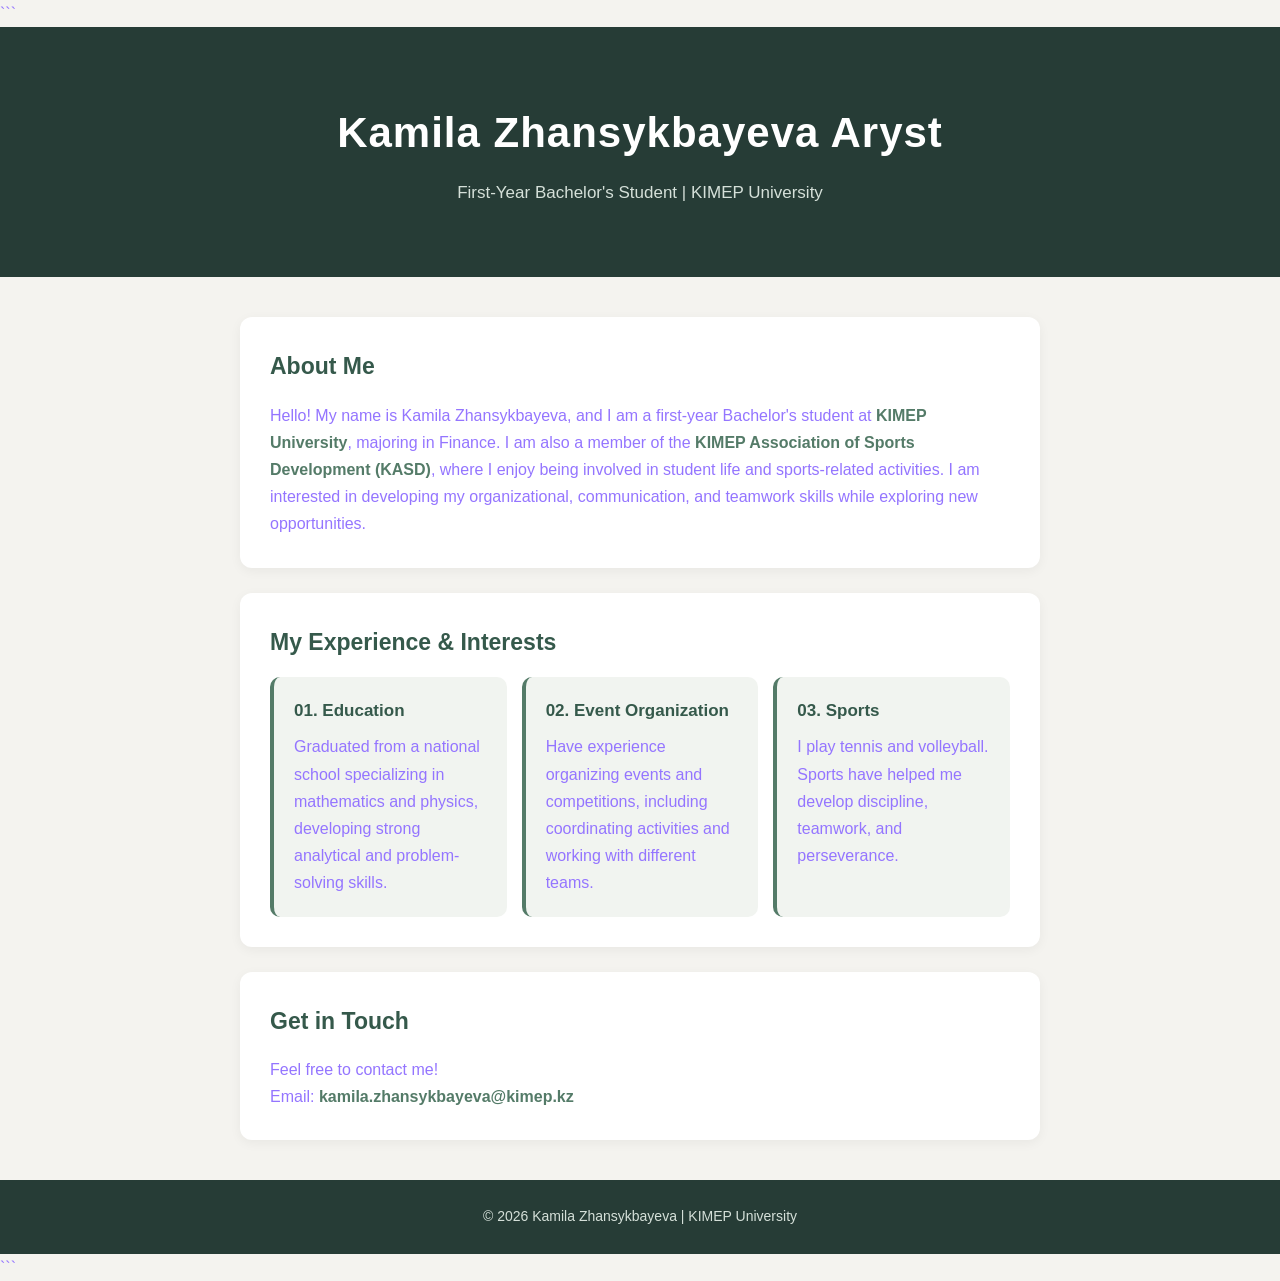
==== index.html @ db0037c7 "Add files via upload" ====
```

<!DOCTYPE html>
<html lang="en">
<head>
    <meta charset="UTF-8">
    <meta name="viewport" content="width=device-width, initial-scale=1.0">
    <title>Kamila Zhansykbayeva | Personal Portfolio</title>
    <style>
        * {
            margin: 0;
            padding: 0;
            box-sizing: border-box;
        }

        body {
            font-family: 'Segoe UI', sans-serif;
            background: #f4f3ef;
            color: #9475ff;
            line-height: 1.7;
        }

        header {
            background: #263c36;
            color: #ffffff;
            padding: 70px 20px;
            text-align: center;
        }

        header h1 {
            font-size: 42px;
            margin-bottom: 10px;
            letter-spacing: 1px;
        }

        header p {
            font-size: 17px;
            color: #d5e0d9;
        }

        main {
            max-width: 850px;
            margin: 40px auto;
            padding: 0 25px;
        }

        section {
            background: white;
            padding: 30px;
            margin-bottom: 25px;
            border-radius: 12px;
            box-shadow: 0 3px 12px rgba(0,0,0,0.05);
        }

        h2 {
            color: #35594b;
            margin-bottom: 15px;
            font-size: 23px;
        }

        .highlight {
            color: #547b68;
            font-weight: 600;
        }

        .achievements {
            display: grid;
            grid-template-columns: repeat(auto-fit, minmax(200px, 1fr));
            gap: 15px;
        }

        .achievement {
            background: #f1f4f0;
            padding: 20px;
            border-radius: 10px;
            border-left: 4px solid #547b68;
        }

        .achievement h3 {
            color: #35594b;
            margin-bottom: 8px;
            font-size: 17px;
        }

        a {
            color: #547b68;
            text-decoration: none;
            font-weight: 600;
        }

        a:hover {
            text-decoration: underline;
        }

        footer {
            text-align: center;
            padding: 25px;
            background: #263c36;
            color: #d5e0d9;
            font-size: 14px;
        }

        @media (max-width: 600px) {
            header h1 {
                font-size: 30px;
            }

            section {
                padding: 22px;
            }
        }
    </style>
</head>

<body>

    <header>
        <h1>Kamila Zhansykbayeva Aryst</h1>
        <p>First-Year Bachelor's Student | KIMEP University</p>
    </header>

    <main>

        <section>
            <h2>About Me</h2>
            <p>
                Hello! My name is Kamila Zhansykbayeva, and I am a
                first-year Bachelor's student at <span class="highlight">KIMEP University</span>,
                majoring in Finance. I am also a member of the
                <span class="highlight">KIMEP Association of Sports Development (KASD)</span>,
                where I enjoy being involved in student life and sports-related activities.
                I am interested in developing my organizational, communication,
                and teamwork skills while exploring new opportunities.
            </p>
        </section>

        <section>
            <h2>My Experience & Interests</h2>

            <div class="achievements">

                <div class="achievement">
                    <h3>01. Education</h3>
                    <p>
                        Graduated from a national school specializing in
                        mathematics and physics, developing strong analytical
                        and problem-solving skills.
                    </p>
                </div>

                <div class="achievement">
                    <h3>02. Event Organization</h3>
                    <p>
                        Have experience organizing events and competitions,
                        including coordinating activities and working
                        with different teams.
                    </p>
                </div>

                <div class="achievement">
                    <h3>03. Sports</h3>
                    <p>
                        I play tennis and volleyball. Sports have helped me
                        develop discipline, teamwork, and perseverance.
                    </p>
                </div>

            </div>
        </section>

        <section>
            <h2>Get in Touch</h2>
            <p>
                Feel free to contact me!
            </p>
            <p>
                Email:
                <a href="mailto:kamila.zhansykbayeva@kimep.kz">
                    kamila.zhansykbayeva@kimep.kz
                </a>
            </p>
        </section>

    </main>

    <footer>
        <p>© 2026 Kamila Zhansykbayeva | KIMEP University</p>
    </footer>

</body>
</html>

```
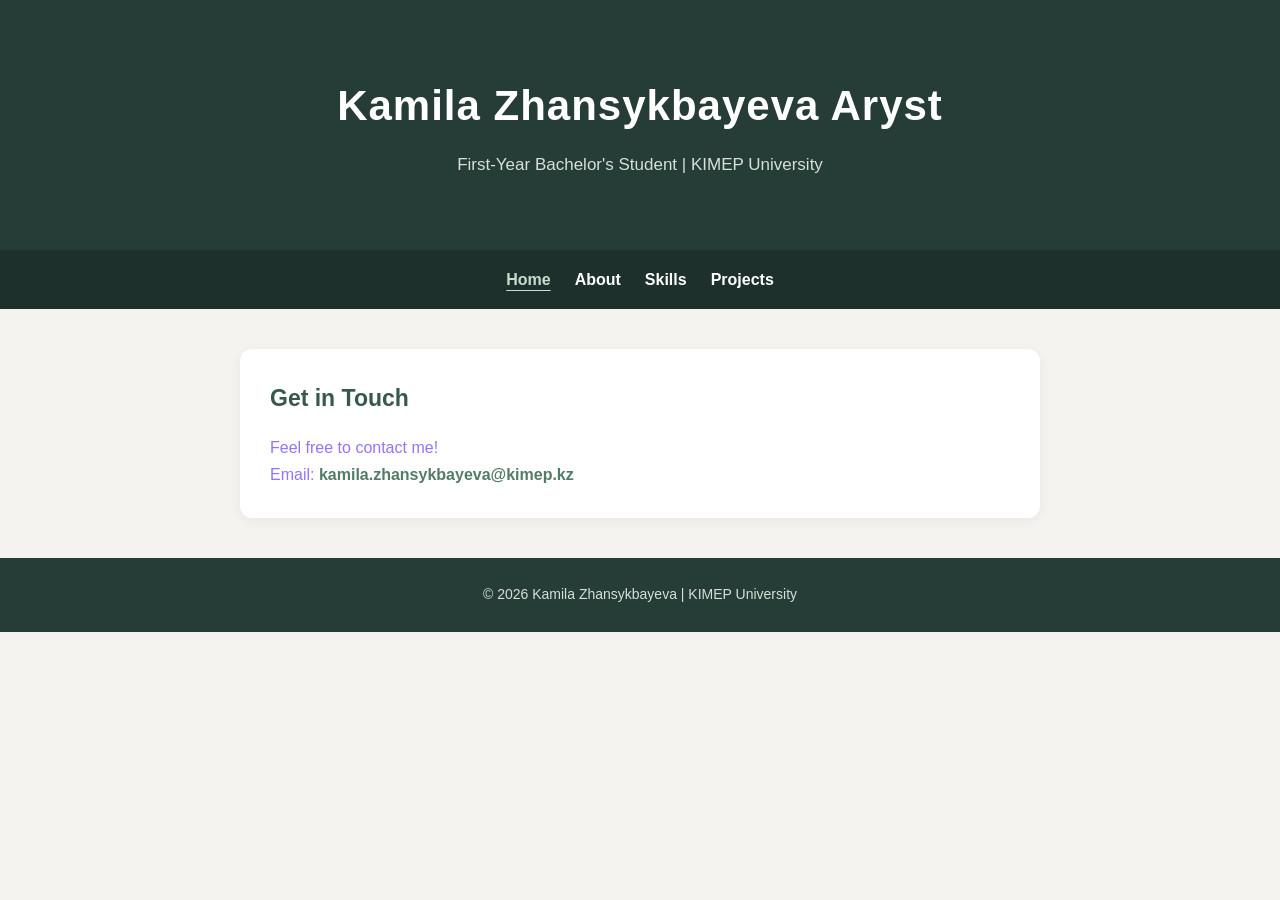
==== commit 6a19dbaf: "Add files via upload" ====
--- a/index.html
+++ b/index.html
@@ -1,193 +1,39 @@
-```
-
-<!DOCTYPE html>
-<html lang="en">
-<head>
-    <meta charset="UTF-8">
-    <meta name="viewport" content="width=device-width, initial-scale=1.0">
-    <title>Kamila Zhansykbayeva | Personal Portfolio</title>
-    <style>
-        * {
-            margin: 0;
-            padding: 0;
-            box-sizing: border-box;
-        }
-
-        body {
-            font-family: 'Segoe UI', sans-serif;
-            background: #f4f3ef;
-            color: #9475ff;
-            line-height: 1.7;
-        }
-
-        header {
-            background: #263c36;
-            color: #ffffff;
-            padding: 70px 20px;
-            text-align: center;
-        }
-
-        header h1 {
-            font-size: 42px;
-            margin-bottom: 10px;
-            letter-spacing: 1px;
-        }
-
-        header p {
-            font-size: 17px;
-            color: #d5e0d9;
-        }
-
-        main {
-            max-width: 850px;
-            margin: 40px auto;
-            padding: 0 25px;
-        }
-
-        section {
-            background: white;
-            padding: 30px;
-            margin-bottom: 25px;
-            border-radius: 12px;
-            box-shadow: 0 3px 12px rgba(0,0,0,0.05);
-        }
-
-        h2 {
-            color: #35594b;
-            margin-bottom: 15px;
-            font-size: 23px;
-        }
-
-        .highlight {
-            color: #547b68;
-            font-weight: 600;
-        }
-
-        .achievements {
-            display: grid;
-            grid-template-columns: repeat(auto-fit, minmax(200px, 1fr));
-            gap: 15px;
-        }
-
-        .achievement {
-            background: #f1f4f0;
-            padding: 20px;
-            border-radius: 10px;
-            border-left: 4px solid #547b68;
-        }
-
-        .achievement h3 {
-            color: #35594b;
-            margin-bottom: 8px;
-            font-size: 17px;
-        }
-
-        a {
-            color: #547b68;
-            text-decoration: none;
-            font-weight: 600;
-        }
-
-        a:hover {
-            text-decoration: underline;
-        }
-
-        footer {
-            text-align: center;
-            padding: 25px;
-            background: #263c36;
-            color: #d5e0d9;
-            font-size: 14px;
-        }
-
-        @media (max-width: 600px) {
-            header h1 {
-                font-size: 30px;
-            }
-
-            section {
-                padding: 22px;
-            }
-        }
-    </style>
-</head>
-
-<body>
-
-    <header>
-        <h1>Kamila Zhansykbayeva Aryst</h1>
-        <p>First-Year Bachelor's Student | KIMEP University</p>
-    </header>
-
-    <main>
-
-        <section>
-            <h2>About Me</h2>
-            <p>
-                Hello! My name is Kamila Zhansykbayeva, and I am a
-                first-year Bachelor's student at <span class="highlight">KIMEP University</span>,
-                majoring in Finance. I am also a member of the
-                <span class="highlight">KIMEP Association of Sports Development (KASD)</span>,
-                where I enjoy being involved in student life and sports-related activities.
-                I am interested in developing my organizational, communication,
-                and teamwork skills while exploring new opportunities.
-            </p>
-        </section>
-
-        <section>
-            <h2>My Experience & Interests</h2>
-
-            <div class="achievements">
-
-                <div class="achievement">
-                    <h3>01. Education</h3>
-                    <p>
-                        Graduated from a national school specializing in
-                        mathematics and physics, developing strong analytical
-                        and problem-solving skills.
-                    </p>
-                </div>
-
-                <div class="achievement">
-                    <h3>02. Event Organization</h3>
-                    <p>
-                        Have experience organizing events and competitions,
-                        including coordinating activities and working
-                        with different teams.
-                    </p>
-                </div>
-
-                <div class="achievement">
-                    <h3>03. Sports</h3>
-                    <p>
-                        I play tennis and volleyball. Sports have helped me
-                        develop discipline, teamwork, and perseverance.
-                    </p>
-                </div>
-
-            </div>
-        </section>
-
-        <section>
-            <h2>Get in Touch</h2>
-            <p>
-                Feel free to contact me!
-            </p>
-            <p>
-                Email:
-                <a href="mailto:kamila.zhansykbayeva@kimep.kz">
-                    kamila.zhansykbayeva@kimep.kz
-                </a>
-            </p>
-        </section>
-
-    </main>
-
-    <footer>
-        <p>© 2026 Kamila Zhansykbayeva | KIMEP University</p>
-    </footer>
-
-</body>
-</html>
-
-```+<!DOCTYPE html>
+<html lang="en">
+<head>
+    <meta charset="UTF-8">
+    <meta name="viewport" content="width=device-width, initial-scale=1.0">
+    <title>Kamila Zhansykbayeva | Personal Portfolio</title>
+    <link rel="stylesheet" href="style.css">
+</head>
+<body>
+    <header>
+        <h1>Kamila Zhansykbayeva Aryst</h1>
+        <p>First-Year Bachelor's Student | KIMEP University</p>
+    </header>
+    <nav aria-label="Main menu">
+        <a href="index.html" aria-current="page">Home</a>
+        <a href="about.html">About</a>
+        <a href="skills.html">Skills</a>
+        <a href="projects.html">Projects</a>
+    </nav>
+    <main>
+        <section>
+            <h2>Get in Touch</h2>
+            <p>
+                Feel free to contact me!
+            </p>
+            <p>
+                Email:
+                <a href="mailto:kamila.zhansykbayeva@kimep.kz">
+                    kamila.zhansykbayeva@kimep.kz
+                </a>
+            </p>
+        </section>
+
+    </main>
+    <footer>
+        <p>© 2026 Kamila Zhansykbayeva | KIMEP University</p>
+    </footer>
+</body>
+</html>
--- a/style.css
+++ b/style.css
@@ -0,0 +1,137 @@
+* {
+    margin: 0;
+    padding: 0;
+    box-sizing: border-box;
+}
+
+body {
+    font-family: 'Segoe UI', sans-serif;
+    background: #f4f3ef;
+    color: #9473ff;
+    line-height: 1.7;
+}
+
+header {
+    background: #263c36;
+    color: #ffffff;
+    padding: 70px 20px;
+    text-align: center;
+}
+
+header h1 {
+    font-size: 42px;
+    margin-bottom: 10px;
+    letter-spacing: 1px;
+}
+
+header p {
+    font-size: 17px;
+    color: #d5e0d9;
+}
+
+nav {
+    display: flex;
+    justify-content: center;
+    flex-wrap: wrap;
+    gap: 24px;
+    padding: 16px 20px;
+    background: #1e302b;
+}
+
+nav a {
+    color: #ffffff;
+    text-decoration: none;
+    font-weight: 600;
+}
+
+nav a:hover,
+nav a[aria-current="page"] {
+    color: #c9ddcf;
+    text-decoration: underline;
+    text-underline-offset: 5px;
+}
+
+main {
+    max-width: 850px;
+    margin: 40px auto;
+    padding: 0 25px;
+}
+
+section {
+    background: white;
+    padding: 30px;
+    margin-bottom: 25px;
+    border-radius: 12px;
+    box-shadow: 0 3px 12px rgba(0,0,0,0.05);
+}
+
+h2 {
+    color: #35594b;
+    margin-bottom: 15px;
+    font-size: 23px;
+}
+
+.highlight {
+    color: #547b68;
+    font-weight: 600;
+}
+
+.achievements {
+    display: grid;
+    grid-template-columns: repeat(auto-fit, minmax(200px, 1fr));
+    gap: 15px;
+}
+
+.achievement {
+    background: #f1f4f0;
+    padding: 20px;
+    border-radius: 10px;
+    border-left: 4px solid #547b68;
+}
+
+.achievement h3 {
+    color: #35594b;
+    margin-bottom: 8px;
+    font-size: 17px;
+}
+
+a {
+    color: #547b68;
+    text-decoration: none;
+    font-weight: 600;
+}
+
+a:hover {
+    text-decoration: underline;
+}
+
+nav a {
+    color: #ffffff;
+}
+
+footer {
+    text-align: center;
+    padding: 25px;
+    background: #263c36;
+    color: #d5e0d9;
+    font-size: 14px;
+}
+
+@media (max-width: 600px) {
+    header {
+        padding: 50px 20px;
+    }
+
+    header h1 {
+        font-size: 30px;
+    }
+
+    section {
+        padding: 22px;
+    }
+
+    nav {
+        gap: 14px;
+    }
+}
+img { max-width: 100%; }
